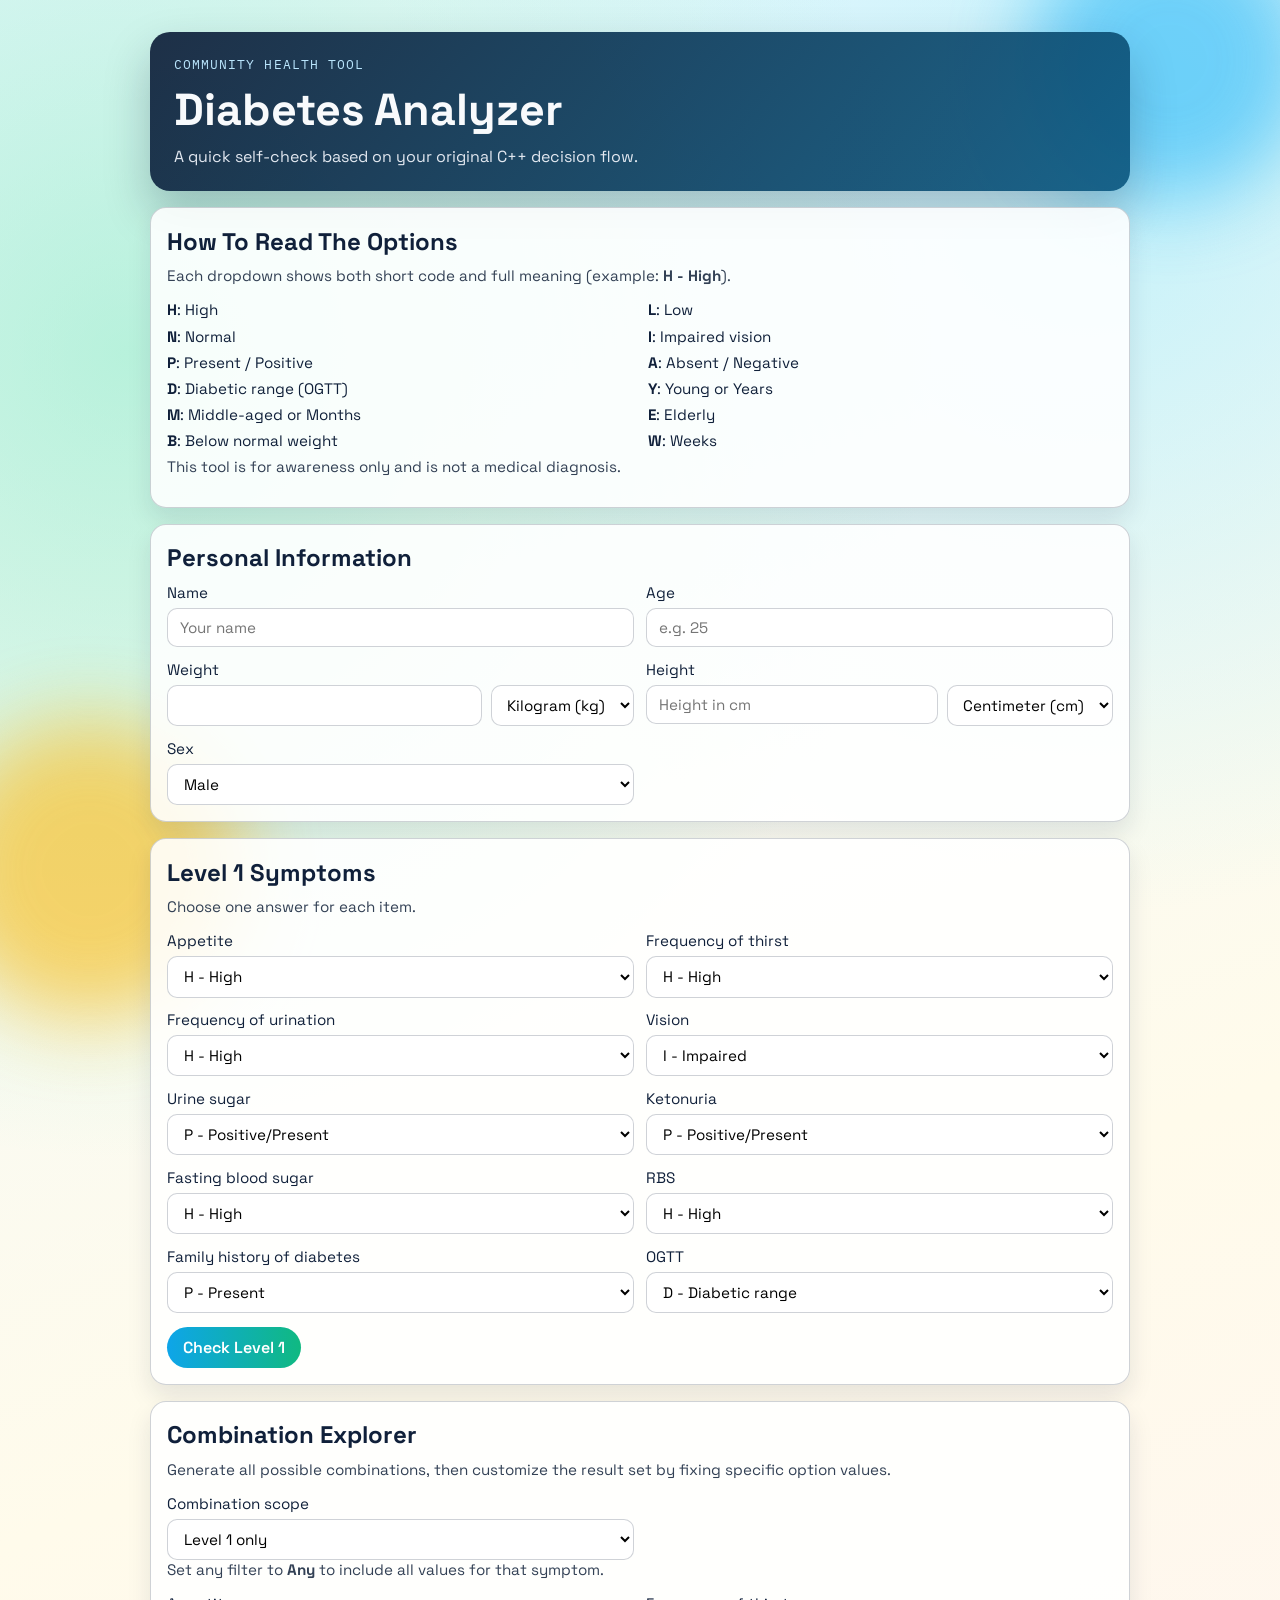
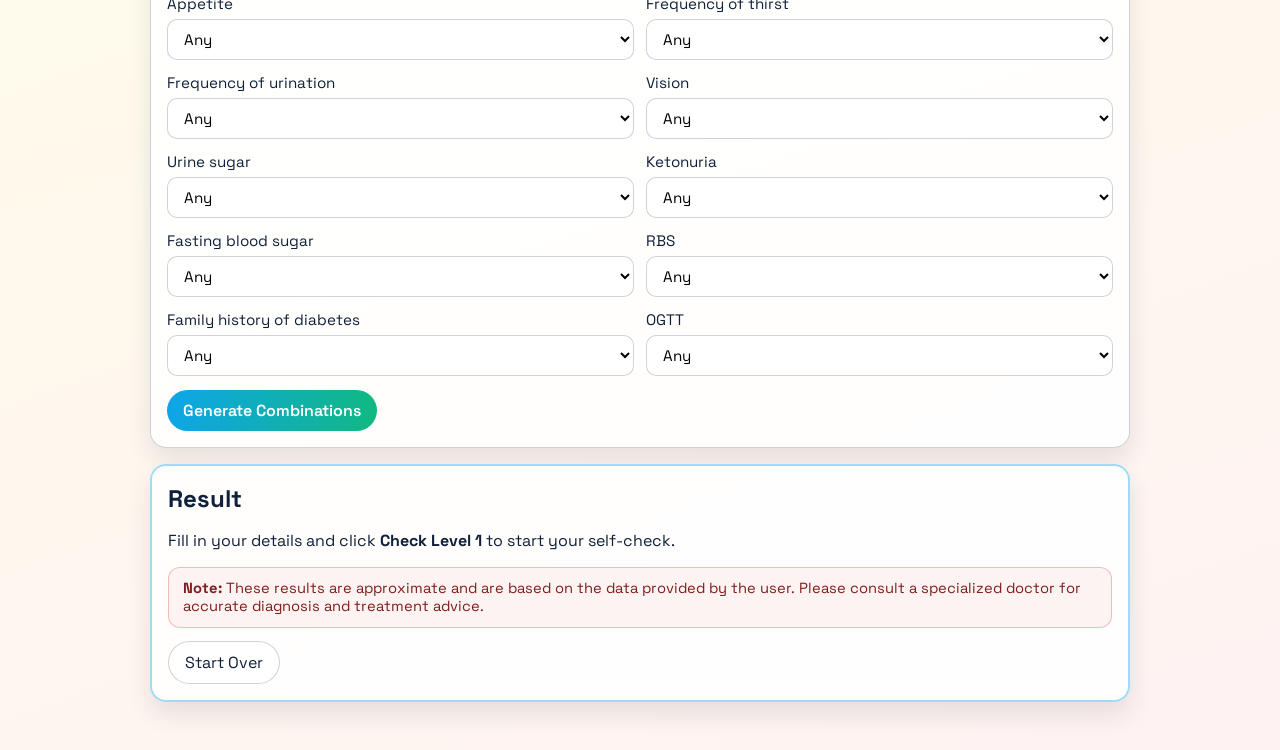
==== index.html @ fc9cf306 "Add web combination explorer and personal info unit options" ====
<!DOCTYPE html>
<html lang="en">
<head>
  <meta charset="UTF-8">
  <meta name="viewport" content="width=device-width, initial-scale=1.0">
  <title>Diabetes Analyzer</title>
  <link rel="preconnect" href="https://fonts.googleapis.com">
  <link rel="preconnect" href="https://fonts.gstatic.com" crossorigin>
  <link href="https://fonts.googleapis.com/css2?family=Space+Grotesk:wght@400;500;700&family=IBM+Plex+Mono:wght@400;600&display=swap" rel="stylesheet">
  <link rel="stylesheet" href="styles.css">
</head>
<body>
  <div class="bg-shape bg-shape-a"></div>
  <div class="bg-shape bg-shape-b"></div>
  <main class="app-shell">
    <header class="hero">
      <p class="kicker">Community Health Tool</p>
      <h1>Diabetes Analyzer</h1>
      <p class="subtitle">A quick self-check based on your original C++ decision flow.</p>
    </header>

    <section class="panel" id="legend-panel">
      <h2>How To Read The Options</h2>
      <p class="hint">Each dropdown shows both short code and full meaning (example: <strong>H - High</strong>).</p>
      <div class="legend-grid">
        <p><strong>H</strong>: High</p>
        <p><strong>L</strong>: Low</p>
        <p><strong>N</strong>: Normal</p>
        <p><strong>I</strong>: Impaired vision</p>
        <p><strong>P</strong>: Present / Positive</p>
        <p><strong>A</strong>: Absent / Negative</p>
        <p><strong>D</strong>: Diabetic range (OGTT)</p>
        <p><strong>Y</strong>: Young or Years</p>
        <p><strong>M</strong>: Middle-aged or Months</p>
        <p><strong>E</strong>: Elderly</p>
        <p><strong>B</strong>: Below normal weight</p>
        <p><strong>W</strong>: Weeks</p>
      </div>
      <p class="hint">This tool is for awareness only and is not a medical diagnosis.</p>
    </section>

    <section class="panel" id="personal-panel">
      <h2>Personal Information</h2>
      <div class="grid two-col">
        <label>Name
          <input id="name" type="text" placeholder="Your name" required>
        </label>
        <label>Age
          <input id="age" type="number" min="1" max="120" placeholder="e.g. 25" required>
        </label>
        <label>Weight
          <div class="split-input">
            <input id="weight" type="number" min="1" max="900" step="0.1" required>
            <select id="weight-unit">
              <option value="kg">Kilogram (kg)</option>
              <option value="lbs">Pounds (lbs)</option>
            </select>
          </div>
        </label>
        <label>Height
          <div class="split-input">
            <div class="height-value-stack">
              <div id="height-cm-wrap">
                <input id="height" type="number" min="30" max="300" step="0.1" placeholder="Height in cm" required>
              </div>
              <div id="height-ftin-wrap" class="hidden">
                <input id="height-ft" type="number" min="1" max="9" step="1" placeholder="Feet">
                <input id="height-in" type="number" min="0" max="11" step="1" placeholder="Inches">
              </div>
            </div>
            <select id="height-unit">
              <option value="cm">Centimeter (cm)</option>
              <option value="ftin">Feet and Inches</option>
            </select>
          </div>
        </label>
        <label>Sex
          <select id="sex">
            <option value="M">Male</option>
            <option value="F">Female</option>
            <option value="T">Trans</option>
          </select>
        </label>
      </div>
    </section>

    <section class="panel" id="level1-panel">
      <h2>Level 1 Symptoms</h2>
      <p class="hint">Choose one answer for each item.</p>
      <div class="grid two-col" id="level1-fields"></div>
      <button class="action" id="check-level1">Check Level 1</button>
    </section>

    <section class="panel hidden" id="level2-panel">
      <h2>Level 2 Symptoms</h2>
      <p class="hint">Shown because level 1 indicates diabetic risk.</p>
      <div class="grid two-col" id="level2-fields"></div>
      <button class="action" id="check-level2">Check Level 2</button>
      <div class="inline-help hidden" id="level2-help" aria-live="polite"></div>
    </section>

    <section class="panel hidden" id="level3-panel">
      <h2>Level 3 Symptoms</h2>
      <p class="hint">Shown because level 2 suggests primary diabetes.</p>
      <div class="grid two-col" id="level3-fields"></div>
      <button class="action" id="check-level3">Check Level 3</button>
    </section>

    <section class="panel" id="combination-panel">
      <h2>Combination Explorer</h2>
      <p class="hint">Generate all possible combinations, then customize the result set by fixing specific option values.</p>
      <div class="grid two-col">
        <label>Combination scope
          <select id="combination-mode">
            <option value="level1">Level 1 only</option>
            <option value="level2">Level 2 only</option>
            <option value="level3">Level 3 only</option>
            <option value="endToEnd">End-to-end flow (Level 1 to Level 3)</option>
          </select>
        </label>
      </div>
      <p class="hint">Set any filter to <strong>Any</strong> to include all values for that symptom.</p>
      <div class="grid two-col" id="combination-filters"></div>
      <button class="action" id="generate-combinations">Generate Combinations</button>
      <div id="combo-summary" class="combo-summary hidden"></div>
      <div id="combo-breakdown" class="combo-breakdown hidden"></div>
      <div id="combo-samples" class="combo-samples hidden"></div>
    </section>

    <section class="panel result-panel" id="result-panel" aria-live="polite">
      <h2>Result</h2>
      <p id="result-text">Fill in your details and click <strong>Check Level 1</strong> to start your self-check.</p>
      <div id="result-details" class="result-details hidden"></div>
      <div class="result-note">
        <strong>Note:</strong> These results are approximate and are based on the data provided by the user. Please consult a specialized doctor for accurate diagnosis and treatment advice.
      </div>
      <button class="ghost" id="reset-all">Start Over</button>
    </section>
  </main>

  <script src="script.js"></script>
</body>
</html>
---- styles.css ----
:root {
  --ink: #10203a;
  --sky: #7ce5ff;
  --mint: #6ee7b7;
  --sand: #fff7ed;
  --sun: #f59e0b;
  --danger: #dc2626;
  --panel: rgba(255, 255, 255, 0.88);
  --line: rgba(16, 32, 58, 0.2);
}

* {
  box-sizing: border-box;
}

body {
  margin: 0;
  min-height: 100vh;
  font-family: "Space Grotesk", "Segoe UI", sans-serif;
  color: var(--ink);
  background:
    radial-gradient(circle at 10% 15%, rgba(110, 231, 183, 0.45), transparent 35%),
    radial-gradient(circle at 85% 8%, rgba(124, 229, 255, 0.4), transparent 30%),
    linear-gradient(160deg, #f0f9ff, #fffbeb 55%, #fef2f2);
  overflow-x: hidden;
}

.bg-shape {
  position: fixed;
  z-index: -1;
  border-radius: 999px;
  filter: blur(40px);
  opacity: 0.65;
}

.bg-shape-a {
  width: 280px;
  height: 280px;
  background: #38bdf8;
  top: -80px;
  right: -30px;
}

.bg-shape-b {
  width: 300px;
  height: 300px;
  background: #fbbf24;
  left: -60px;
  bottom: -120px;
}

.app-shell {
  width: min(980px, calc(100% - 2rem));
  margin: 2rem auto 3rem;
  display: grid;
  gap: 1rem;
}

.hero {
  background: linear-gradient(130deg, rgba(16, 32, 58, 0.93), rgba(13, 89, 129, 0.93));
  color: #f8fafc;
  border-radius: 20px;
  padding: 1.5rem;
  box-shadow: 0 22px 45px rgba(16, 32, 58, 0.25);
  animation: rise 500ms ease;
}

.kicker {
  margin: 0;
  font-family: "IBM Plex Mono", monospace;
  letter-spacing: 0.08em;
  text-transform: uppercase;
  font-size: 0.82rem;
  color: #bae6fd;
}

.hero h1 {
  margin: 0.5rem 0;
  font-size: clamp(1.8rem, 4vw, 2.8rem);
}

.subtitle {
  margin: 0;
  max-width: 52ch;
  color: #e2e8f0;
}

.panel {
  background: var(--panel);
  border: 1px solid var(--line);
  border-radius: 16px;
  padding: 1rem;
  box-shadow: 0 12px 24px rgba(16, 32, 58, 0.1);
  animation: rise 460ms ease;
}

.panel h2 {
  margin-top: 0.1rem;
  margin-bottom: 0.6rem;
}

.grid {
  display: grid;
  gap: 0.8rem;
}

.two-col {
  grid-template-columns: repeat(2, minmax(0, 1fr));
}

label {
  display: grid;
  gap: 0.35rem;
  font-size: 0.95rem;
}

input,
select {
  font: inherit;
  border: 1px solid var(--line);
  border-radius: 10px;
  padding: 0.58rem 0.72rem;
  background: #ffffff;
}

input:focus,
select:focus {
  outline: 2px solid rgba(14, 165, 233, 0.28);
  border-color: #0ea5e9;
}

.split-input {
  display: grid;
  grid-template-columns: 1fr auto;
  gap: 0.55rem;
}

.height-value-stack {
  min-width: 0;
}

.height-value-stack > div {
  width: 100%;
}

.height-value-stack input {
  width: 100%;
}

#height-ftin-wrap:not(.hidden) {
  display: grid;
  grid-template-columns: 1fr 1fr;
  gap: 0.55rem;
}

.hint {
  margin-top: 0;
  color: #334155;
  font-size: 0.95rem;
}

.legend-grid {
  display: grid;
  grid-template-columns: repeat(2, minmax(0, 1fr));
  gap: 0.45rem 1rem;
  margin: 0.8rem 0 0.4rem;
}

.legend-grid p {
  margin: 0;
  font-size: 0.95rem;
}

.inline-help {
  margin-top: 0.8rem;
  padding: 0.75rem 0.9rem;
  border-radius: 12px;
  border: 1px dashed rgba(15, 23, 42, 0.28);
  background: rgba(255, 255, 255, 0.8);
  font-size: 0.93rem;
  color: #1e293b;
}

.action,
.ghost {
  font: inherit;
  border-radius: 999px;
  padding: 0.62rem 1rem;
  cursor: pointer;
  margin-top: 0.85rem;
}

.action {
  border: 0;
  background: linear-gradient(90deg, #0ea5e9, #10b981);
  color: #fff;
  font-weight: 600;
}

.ghost {
  border: 1px solid var(--line);
  background: #fff;
  color: var(--ink);
}

.result-panel {
  border-width: 2px;
  border-color: rgba(14, 165, 233, 0.4);
}

.result-ok {
  color: #166534;
}

.result-risk {
  color: var(--danger);
}

.result-details {
  margin-top: 0.7rem;
  padding: 0.75rem 0.9rem;
  border-radius: 12px;
  border: 1px solid rgba(16, 32, 58, 0.16);
  background: rgba(255, 255, 255, 0.78);
  color: #1f2937;
  font-size: 0.93rem;
}

.result-details ul {
  margin: 0.3rem 0 0;
  padding-left: 1.1rem;
}

.result-details li {
  margin: 0.25rem 0;
}

.result-note {
  margin-top: 0.75rem;
  padding: 0.7rem 0.85rem;
  border-radius: 12px;
  border: 1px solid rgba(220, 38, 38, 0.28);
  background: rgba(254, 242, 242, 0.9);
  color: #7f1d1d;
  font-size: 0.92rem;
}

.combo-summary,
.combo-breakdown,
.combo-samples {
  margin-top: 0.8rem;
  padding: 0.75rem 0.9rem;
  border-radius: 12px;
  border: 1px solid rgba(16, 32, 58, 0.16);
  background: rgba(255, 255, 255, 0.78);
  color: #1f2937;
  font-size: 0.93rem;
}

.combo-breakdown table,
.combo-samples table {
  width: 100%;
  border-collapse: collapse;
  margin-top: 0.5rem;
}

.combo-breakdown th,
.combo-breakdown td,
.combo-samples th,
.combo-samples td {
  text-align: left;
  border-bottom: 1px solid rgba(16, 32, 58, 0.12);
  padding: 0.45rem 0.25rem;
  vertical-align: top;
}

.combo-samples td:last-child {
  font-family: "IBM Plex Mono", monospace;
  font-size: 0.86rem;
}

.hidden {
  display: none;
}

@keyframes rise {
  from {
    opacity: 0;
    transform: translateY(10px);
  }

  to {
    opacity: 1;
    transform: translateY(0);
  }
}

@media (max-width: 760px) {
  .two-col {
    grid-template-columns: 1fr;
  }

  .legend-grid {
    grid-template-columns: 1fr;
  }

  .app-shell {
    width: calc(100% - 1rem);
    margin-top: 1rem;
  }
}
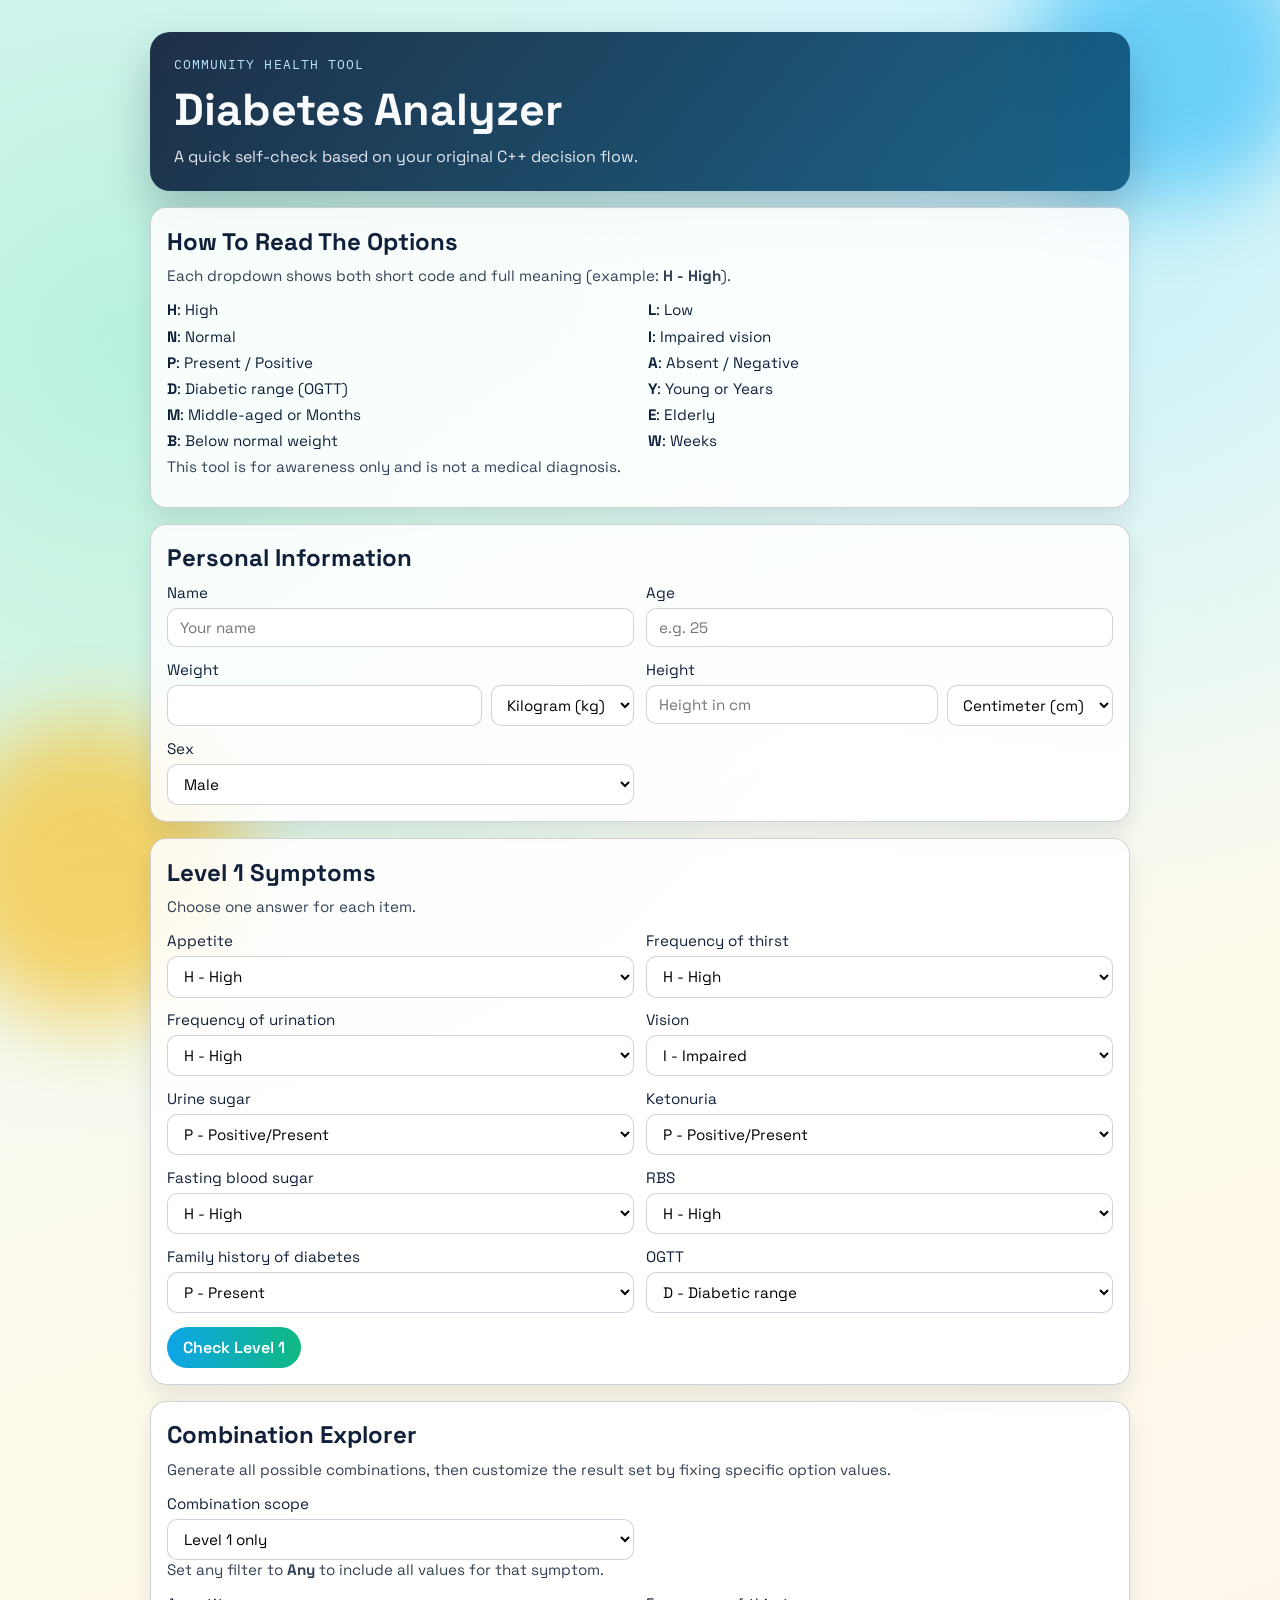
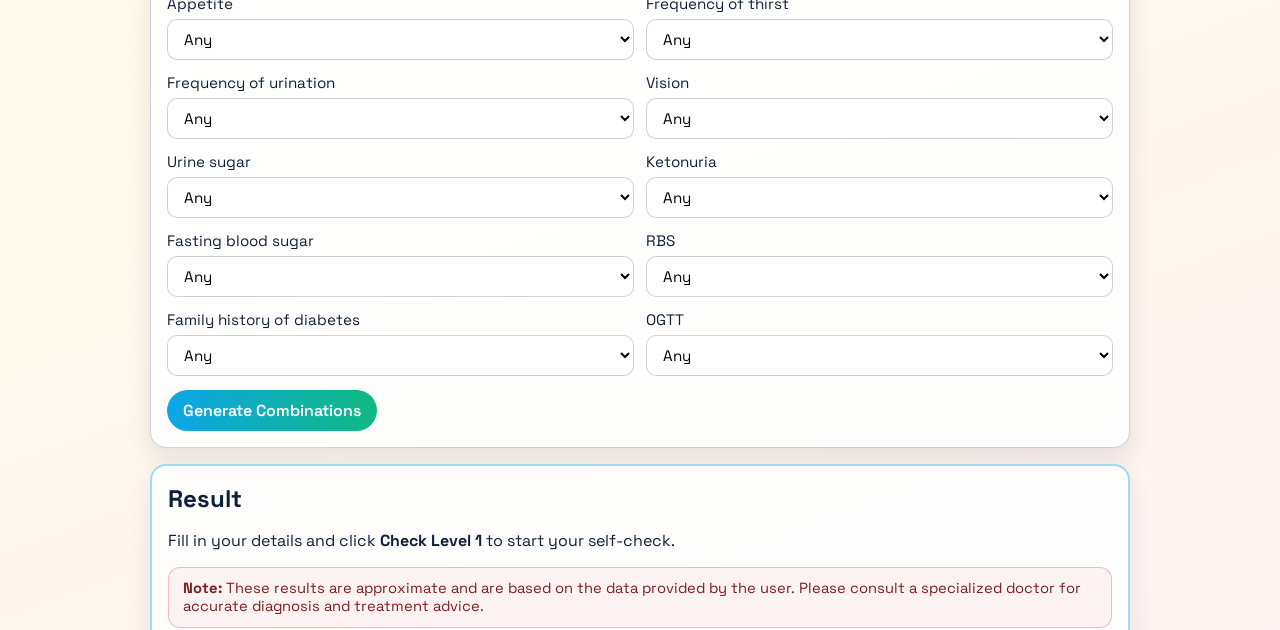
==== commit 334887ff: "Add root index redirect to web app" ====
--- a/index.html
+++ b/index.html
@@ -1,143 +1,12 @@
-<!DOCTYPE html>
+<!doctype html>
 <html lang="en">
 <head>
-  <meta charset="UTF-8">
-  <meta name="viewport" content="width=device-width, initial-scale=1.0">
+  <meta charset="utf-8">
+  <meta name="viewport" content="width=device-width, initial-scale=1">
   <title>Diabetes Analyzer</title>
-  <link rel="preconnect" href="https://fonts.googleapis.com">
-  <link rel="preconnect" href="https://fonts.gstatic.com" crossorigin>
-  <link href="https://fonts.googleapis.com/css2?family=Space+Grotesk:wght@400;500;700&family=IBM+Plex+Mono:wght@400;600&display=swap" rel="stylesheet">
-  <link rel="stylesheet" href="styles.css">
+  <meta http-equiv="refresh" content="0; url=web/index.html">
 </head>
 <body>
-  <div class="bg-shape bg-shape-a"></div>
-  <div class="bg-shape bg-shape-b"></div>
-  <main class="app-shell">
-    <header class="hero">
-      <p class="kicker">Community Health Tool</p>
-      <h1>Diabetes Analyzer</h1>
-      <p class="subtitle">A quick self-check based on your original C++ decision flow.</p>
-    </header>
-
-    <section class="panel" id="legend-panel">
-      <h2>How To Read The Options</h2>
-      <p class="hint">Each dropdown shows both short code and full meaning (example: <strong>H - High</strong>).</p>
-      <div class="legend-grid">
-        <p><strong>H</strong>: High</p>
-        <p><strong>L</strong>: Low</p>
-        <p><strong>N</strong>: Normal</p>
-        <p><strong>I</strong>: Impaired vision</p>
-        <p><strong>P</strong>: Present / Positive</p>
-        <p><strong>A</strong>: Absent / Negative</p>
-        <p><strong>D</strong>: Diabetic range (OGTT)</p>
-        <p><strong>Y</strong>: Young or Years</p>
-        <p><strong>M</strong>: Middle-aged or Months</p>
-        <p><strong>E</strong>: Elderly</p>
-        <p><strong>B</strong>: Below normal weight</p>
-        <p><strong>W</strong>: Weeks</p>
-      </div>
-      <p class="hint">This tool is for awareness only and is not a medical diagnosis.</p>
-    </section>
-
-    <section class="panel" id="personal-panel">
-      <h2>Personal Information</h2>
-      <div class="grid two-col">
-        <label>Name
-          <input id="name" type="text" placeholder="Your name" required>
-        </label>
-        <label>Age
-          <input id="age" type="number" min="1" max="120" placeholder="e.g. 25" required>
-        </label>
-        <label>Weight
-          <div class="split-input">
-            <input id="weight" type="number" min="1" max="900" step="0.1" required>
-            <select id="weight-unit">
-              <option value="kg">Kilogram (kg)</option>
-              <option value="lbs">Pounds (lbs)</option>
-            </select>
-          </div>
-        </label>
-        <label>Height
-          <div class="split-input">
-            <div class="height-value-stack">
-              <div id="height-cm-wrap">
-                <input id="height" type="number" min="30" max="300" step="0.1" placeholder="Height in cm" required>
-              </div>
-              <div id="height-ftin-wrap" class="hidden">
-                <input id="height-ft" type="number" min="1" max="9" step="1" placeholder="Feet">
-                <input id="height-in" type="number" min="0" max="11" step="1" placeholder="Inches">
-              </div>
-            </div>
-            <select id="height-unit">
-              <option value="cm">Centimeter (cm)</option>
-              <option value="ftin">Feet and Inches</option>
-            </select>
-          </div>
-        </label>
-        <label>Sex
-          <select id="sex">
-            <option value="M">Male</option>
-            <option value="F">Female</option>
-            <option value="T">Trans</option>
-          </select>
-        </label>
-      </div>
-    </section>
-
-    <section class="panel" id="level1-panel">
-      <h2>Level 1 Symptoms</h2>
-      <p class="hint">Choose one answer for each item.</p>
-      <div class="grid two-col" id="level1-fields"></div>
-      <button class="action" id="check-level1">Check Level 1</button>
-    </section>
-
-    <section class="panel hidden" id="level2-panel">
-      <h2>Level 2 Symptoms</h2>
-      <p class="hint">Shown because level 1 indicates diabetic risk.</p>
-      <div class="grid two-col" id="level2-fields"></div>
-      <button class="action" id="check-level2">Check Level 2</button>
-      <div class="inline-help hidden" id="level2-help" aria-live="polite"></div>
-    </section>
-
-    <section class="panel hidden" id="level3-panel">
-      <h2>Level 3 Symptoms</h2>
-      <p class="hint">Shown because level 2 suggests primary diabetes.</p>
-      <div class="grid two-col" id="level3-fields"></div>
-      <button class="action" id="check-level3">Check Level 3</button>
-    </section>
-
-    <section class="panel" id="combination-panel">
-      <h2>Combination Explorer</h2>
-      <p class="hint">Generate all possible combinations, then customize the result set by fixing specific option values.</p>
-      <div class="grid two-col">
-        <label>Combination scope
-          <select id="combination-mode">
-            <option value="level1">Level 1 only</option>
-            <option value="level2">Level 2 only</option>
-            <option value="level3">Level 3 only</option>
-            <option value="endToEnd">End-to-end flow (Level 1 to Level 3)</option>
-          </select>
-        </label>
-      </div>
-      <p class="hint">Set any filter to <strong>Any</strong> to include all values for that symptom.</p>
-      <div class="grid two-col" id="combination-filters"></div>
-      <button class="action" id="generate-combinations">Generate Combinations</button>
-      <div id="combo-summary" class="combo-summary hidden"></div>
-      <div id="combo-breakdown" class="combo-breakdown hidden"></div>
-      <div id="combo-samples" class="combo-samples hidden"></div>
-    </section>
-
-    <section class="panel result-panel" id="result-panel" aria-live="polite">
-      <h2>Result</h2>
-      <p id="result-text">Fill in your details and click <strong>Check Level 1</strong> to start your self-check.</p>
-      <div id="result-details" class="result-details hidden"></div>
-      <div class="result-note">
-        <strong>Note:</strong> These results are approximate and are based on the data provided by the user. Please consult a specialized doctor for accurate diagnosis and treatment advice.
-      </div>
-      <button class="ghost" id="reset-all">Start Over</button>
-    </section>
-  </main>
-
-  <script src="script.js"></script>
+  <p>Redirecting to <a href="web/index.html">Diabetes Analyzer</a>...</p>
 </body>
-</html>+</html>
